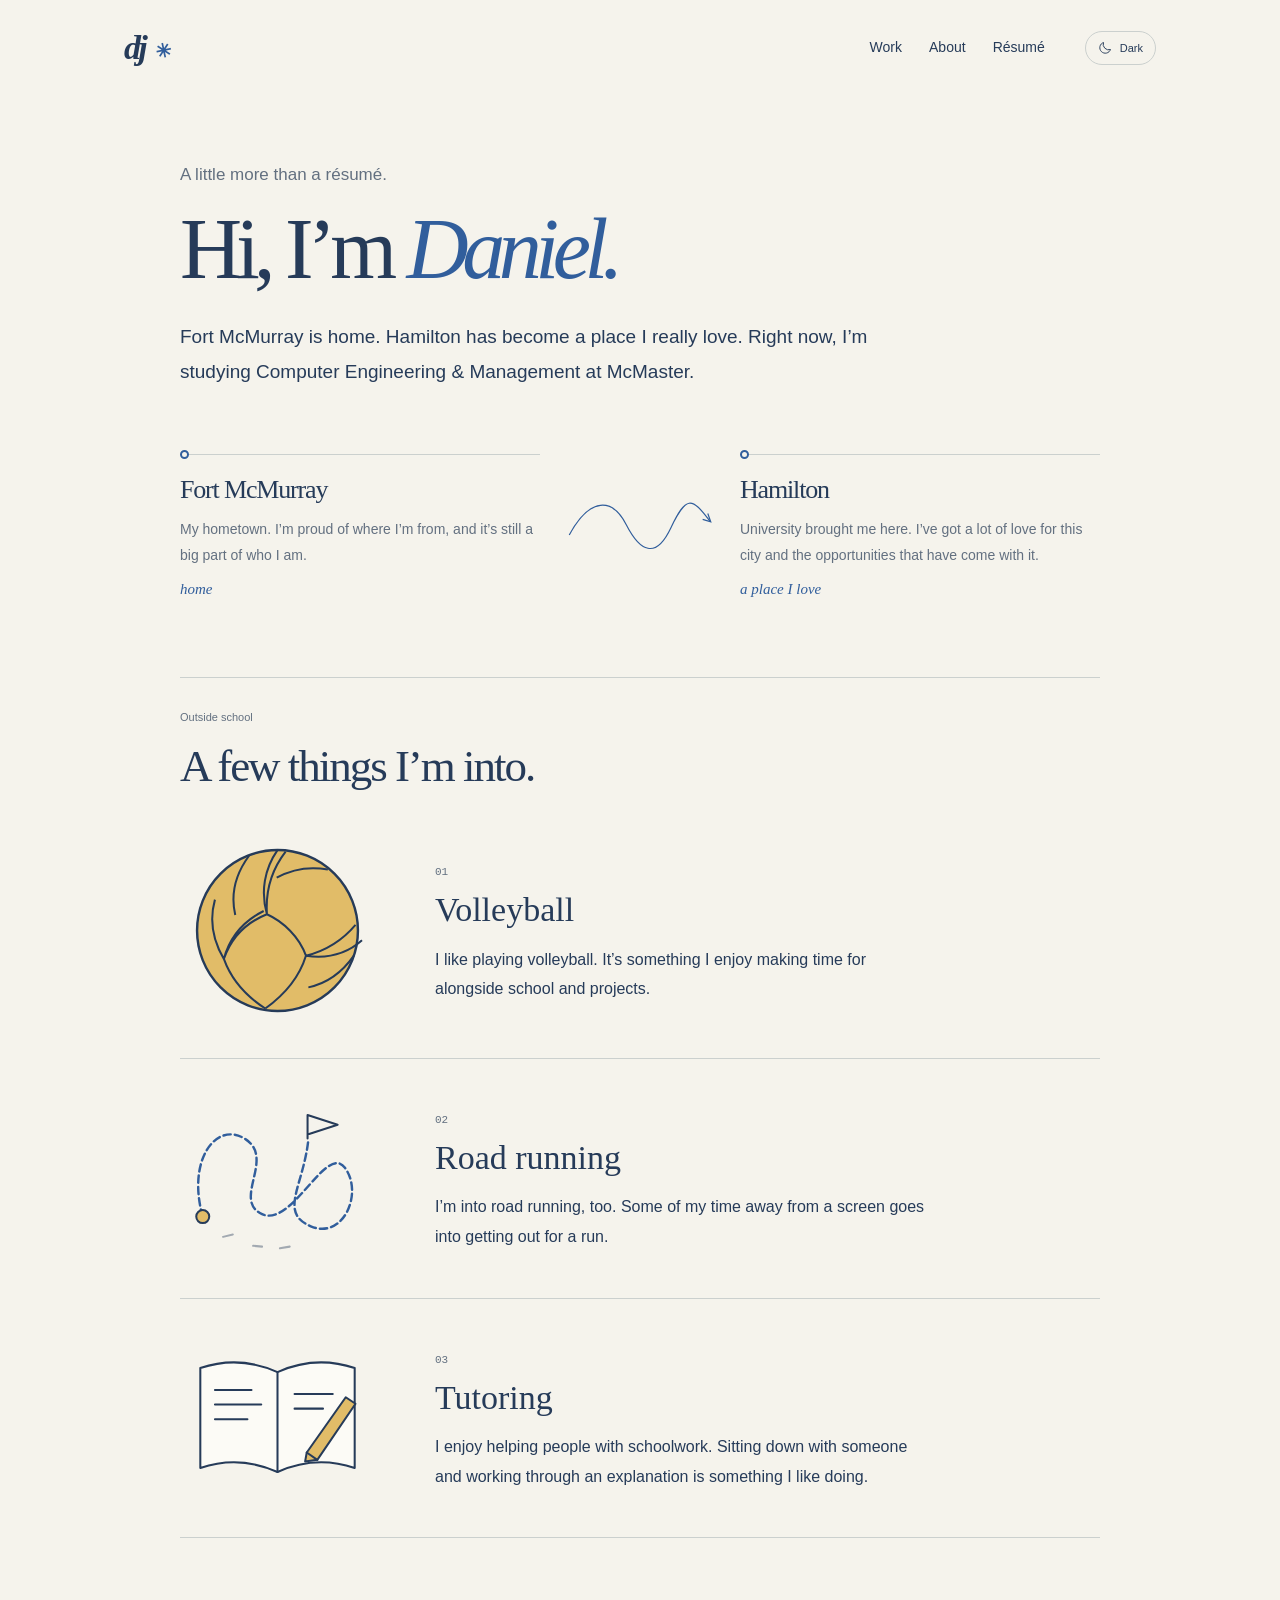
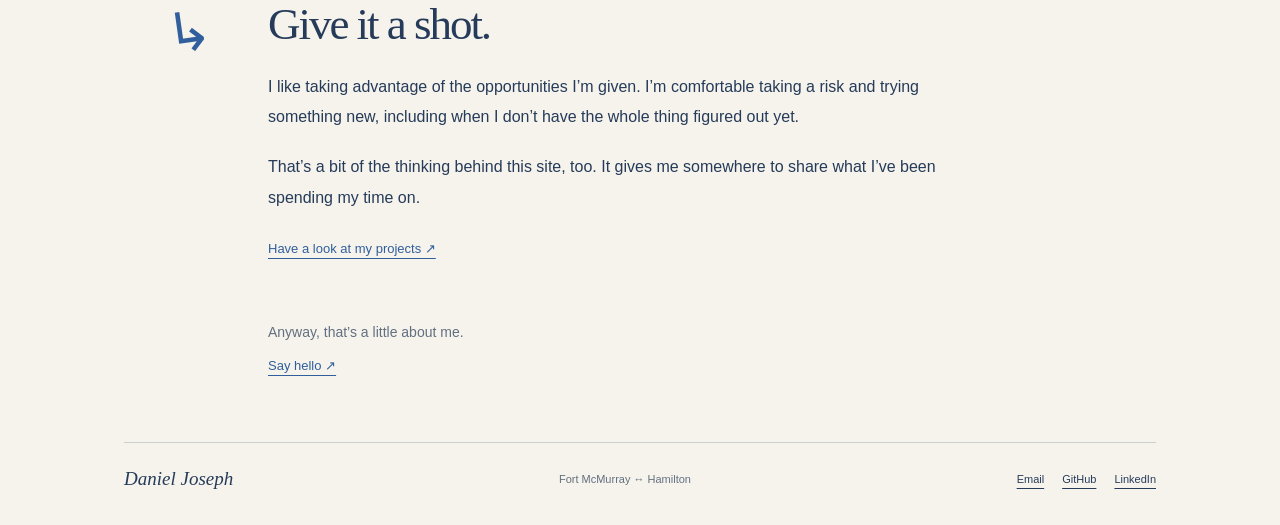
==== about.html @ 6a771351 "Give portfolio a personal visual identity, About page, and persistent themes" ====
<!doctype html>
<html lang="en"><head><meta charset="utf-8"><meta name="viewport" content="width=device-width, initial-scale=1"><meta name="description" content="A little about Daniel Joseph. Fort McMurray, Hamilton, volleyball, road running, tutoring, and making the most of an opportunity."><title>About — Daniel Joseph</title><script src="theme.js"></script><link rel="stylesheet" href="style.css"></head>
<body><a class="skip" href="#main">Skip to content</a><div class="page"><header class="site-header">
  <a class="wordmark" href="index.html" aria-label="Daniel Joseph, home">dj<span aria-hidden="true">✳</span></a>
  <nav aria-label="Main navigation"><a href="index.html#work">Work</a><a href="about.html">About</a><a href="resume.html">Résumé</a></nav>
  <button class="theme-toggle" type="button" aria-label="Switch colour theme"><svg class="theme-sun" viewBox="0 0 24 24" aria-hidden="true"><circle cx="12" cy="12" r="4"/><path d="M12 1v3m0 16v3M1 12h3m16 0h3M4 4l2 2m12 12 2 2M4 20l2-2M18 6l2-2"/></svg><svg class="theme-moon" viewBox="0 0 24 24" aria-hidden="true"><path d="M20 15.2A8.8 8.8 0 0 1 8.8 4 8.8 8.8 0 1 0 20 15.2Z"/></svg><span data-theme-label>Dark</span></button>
</header>
<main id="main" class="about-page">
  <div class="about-heading"><p class="hello">A little more than a résumé.</p><h1>Hi, I’m <em>Daniel.</em></h1><p class="about-lead">Fort McMurray is home. Hamilton has become a place I really love. Right now, I’m studying Computer Engineering & Management at McMaster.</p></div>
  <div class="places"><div><span class="place-dot" aria-hidden="true"></span><h2>Fort McMurray</h2><p>My hometown. I’m proud of where I’m from, and it’s still a big part of who I am.</p><span class="place-caption">home</span></div><svg class="place-route" viewBox="0 0 190 100" aria-hidden="true"><path d="M5 52C35 5 63 9 78 44S112 91 134 52 163 14 184 47"/><path d="m175 44 10 4-3-11"/></svg><div><span class="place-dot" aria-hidden="true"></span><h2>Hamilton</h2><p>University brought me here. I’ve got a lot of love for this city and the opportunities that have come with it.</p><span class="place-caption">a place I love</span></div></div>
  <section id="outside" class="outside"><div class="about-section-title"><span>Outside school</span><h2>A few things I’m into.</h2></div><div class="interest-list">
    <article class="interest volleyball"><div class="interest-picture"><svg viewBox="0 0 240 240" role="img" aria-label="A volleyball"><circle cx="120" cy="120" r="99" fill="var(--ball)" stroke="var(--ink)" stroke-width="3"/><g fill="none" stroke="var(--ink)" stroke-width="2.5"><path d="M120 21c-16 23-21 51-13 79 20 9 40 28 48 51 27 4 51-3 69-19M107 100c-25 10-44 29-53 55 9 25 26 45 51 61M155 151c-8 26-25 47-50 65M54 155c-13-22-18-48-11-73M107 100c-2-30 6-55 23-77M155 151c24-6 45-19 61-38M54 155c7-26 23-46 49-59"/><path d="M85 28c-17 23-23 47-17 73M182 45c-22-4-43-1-63 10M214 151c-14 20-32 34-56 39"/></g></svg></div><div><span class="interest-number">01</span><h3>Volleyball</h3><p>I like playing volleyball. It’s something I enjoy making time for alongside school and projects.</p></div></article>
    <article class="interest running"><div class="interest-picture"><svg viewBox="0 0 240 220" role="img" aria-label="An illustrated running route"><path class="run-route" d="M28 157c-20-70 17-119 53-95s-17 75 20 92 79-88 102-57-2 89-42 72-9-49-3-107"/><circle cx="28" cy="157" r="8"/><path d="M157 61V32l37 12-37 12"/><path d="m53 182 12-3m25 14 11 1m22 2 12-2" class="route-dashes"/></svg></div><div><span class="interest-number">02</span><h3>Road running</h3><p>I’m into road running, too. Some of my time away from a screen goes into getting out for a run.</p></div></article>
    <article class="interest tutoring"><div class="interest-picture"><svg viewBox="0 0 240 220" role="img" aria-label="An open notebook with a pencil"><path d="M25 48q48-16 95 5 47-21 95-5v123q-48-16-95 5-47-21-95-5Z" class="notebook"/><path d="M120 53v123M43 75h45M43 93h57M43 111h40M141 80h47M141 98h35"/><path d="m154 163 15-2 47-69-12-8-48 68Z" class="pencil"/><path d="m156 152 13 9"/></svg></div><div><span class="interest-number">03</span><h3>Tutoring</h3><p>I enjoy helping people with schoolwork. Sitting down with someone and working through an explanation is something I like doing.</p></div></article>
  </div></section>
  <section class="taking-chances"><span class="hand-arrow" aria-hidden="true">↳</span><div><h2>Give it a shot.</h2><p>I like taking advantage of the opportunities I’m given. I’m comfortable taking a risk and trying something new, including when I don’t have the whole thing figured out yet.</p><p>That’s a bit of the thinking behind this site, too. It gives me somewhere to share what I’ve been spending my time on.</p><a class="underlink" href="index.html#work">Have a look at my projects ↗</a></div></section>
  <div class="about-end"><p>Anyway, that’s a little about me.</p><a class="underlink" href="mailto:danielchacko07@gmail.com">Say hello ↗</a></div>
</main><footer><a class="footer-signature" href="index.html">Daniel Joseph</a><span>Fort McMurray ↔ Hamilton</span><div><a href="mailto:danielchacko07@gmail.com">Email</a><a href="https://github.com/danielj34">GitHub</a><a href="https://www.linkedin.com/in/josepd16">LinkedIn</a></div></footer></div></body></html>
---- style.css ----
:root {
  --paper: #f5f3ec;
  --ink: #263b59;
  --muted: #637080;
  --line: #cbd0ce;
  --accent: #315e9c;
  --white: #fcfbf6;
  --soft: #e9ece5;
  --selected: #e1e9f0;
  --ball: #e1bc68;
  --chip: #34554b;
  --chip-text: #f5ecd0;
  --chip-line: #8caa97;
  --mono: "SFMono-Regular", Consolas, "Liberation Mono", monospace;
}
html[data-theme="dark"] {
  --paper: #181e29;
  --ink: #e6e5d9;
  --muted: #a8b4c2;
  --line: #3b4656;
  --accent: #a1c0f0;
  --white: #202936;
  --soft: #27313e;
  --selected: #35445b;
  --ball: #d2ad62;
  --chip: #325349;
  --chip-text: #f5ecd0;
  --chip-line: #8caa97;
}
* { box-sizing: border-box; }
html { scroll-behavior: smooth; scroll-padding-top: 26px; }
body {
  margin: 0;
  background: var(--paper);
  color: var(--ink);
  font-family: "Avenir Next", "Segoe UI", sans-serif;
  line-height: 1.65;
}
a { color: inherit; text-underline-offset: 5px; }
a:hover { color: var(--accent); }
a:focus-visible, button:focus-visible { outline: 3px solid var(--accent); outline-offset: 5px; }
button { color: inherit; font: inherit; cursor: pointer; }
button:disabled { opacity: .4; cursor: default; }
img { max-width: 100%; display: block; }
figure, h1, h2, h3, p { margin: 0; }
.page { max-width: 1500px; margin: auto; padding: 0 5.4%; }
.mono, .eyebrow, .figure-number {
  font-family: var(--mono);
  font-size: 10px;
  font-weight: 500;
  letter-spacing: .06em;
}
.eyebrow { text-transform: uppercase; line-height: 1.9; color: var(--muted); margin-bottom: 20px; }
.skip { position: absolute; left: 12px; top: -80px; background: var(--ink); color: white; padding: 12px; z-index: 10; }
.skip:focus { top: 10px; }
.sr-only { position: absolute; width: 1px; height: 1px; overflow: hidden; clip-path: inset(50%); }
header { display: flex; align-items: center; min-height: 94px; gap: 60px; border-bottom: 1px solid var(--ink); }
.wordmark { text-decoration: none; font-size: 30px; font-weight: 800; letter-spacing: -.08em; }
.wordmark span { color: var(--accent); margin-left: 5px; }
nav { display: flex; gap: 30px; font-size: 13px; }
nav a { text-decoration: none; }
.header-note { margin-left: auto; color: var(--muted); }
.hero { display: grid; grid-template-columns: 1fr 1fr; padding: 72px 0 64px; gap: 56px; align-items: center; }
h1 { font-size: clamp(74px, 8.6vw, 130px); font-weight: 550; line-height: .94; letter-spacing: -.075em; margin: 28px 0 30px; }
em { font-family: Georgia, "Times New Roman", serif; font-weight: 400; }
h1 em { color: var(--accent); letter-spacing: -.075em; }
.hero-intro { font-size: 18px; max-width: 425px; line-height: 1.65; }
.underlink { font-size: 13px; display: inline-block; margin-top: 25px; text-decoration-thickness: 1px; }
.underlink span { margin-left: 20px; }
.availability { margin-top: 45px; color: var(--muted); font-size: 9px; }
.availability span { color: var(--accent); margin-right: 7px; }
.hero-exhibit {
  position: relative;
  align-self: stretch;
  display: flex;
  flex-direction: column;
  justify-content: center;
  padding: 24px;
  background: var(--soft);
  border: 1px solid var(--line);
}
.exhibit-top { display: flex; justify-content: space-between; gap: 16px; color: var(--muted); margin-bottom: 24px; font-size: 9px; }
.hero-object { width: 100%; height: auto; max-height: 370px; object-fit: contain; }
figcaption { display: flex; gap: 25px; line-height: 1.6; font-size: 12px; padding-top: 20px; }
.hero-exhibit figcaption { margin-top: auto; }
.figure-number { color: var(--accent); white-space: nowrap; padding-top: 2px; }
.hero-exhibit figcaption a { display: inline-block; margin-top: 5px; }
.exhibit-stamp { position: absolute; right: -12px; bottom: -16px; background: var(--paper); border: 1px solid var(--accent); color: var(--accent); padding: 10px 14px; transform: rotate(-5deg); font-size: 9px; line-height: 1.5; }
.work-index { border-block: 1px solid var(--ink); display: flex; gap: 26px; padding: 18px 0; align-items: center; font-size: 12px; }
.work-index > span { margin-right: auto; }
.work-index a { text-decoration: none; }
.case { display: grid; grid-template-columns: 82px minmax(0, 1fr); gap: 28px; padding: 76px 0; border-bottom: 1px solid var(--ink); }
.case-margin { display: flex; flex-direction: column; align-items: flex-start; }
.case-number { color: var(--accent); font-family: Georgia, serif; font-size: 52px; line-height: 1; }
.vertical-note { writing-mode: vertical-rl; margin-top: 30px; font-size: 9px; color: var(--muted); }
.case-heading { display: flex; gap: 36px; align-items: flex-end; justify-content: space-between; }
.case-heading .eyebrow { margin-bottom: 12px; }
h2 { font-size: clamp(40px, 4.5vw, 64px); font-weight: 500; line-height: 1.07; letter-spacing: -.055em; }
h2 em { letter-spacing: -.045em; }
.case-heading .underlink { flex-shrink: 0; margin-bottom: 5px; }
.lead { max-width: 810px; font-size: 19px; line-height: 1.7; margin: 30px 0; }
.two-column { display: grid; grid-template-columns: 1fr 1fr; gap: 42px; }
.prose h3 { font-size: 16px; margin-bottom: 10px; font-weight: 650; }
.prose p { font-size: 14px; line-height: 1.85; color: var(--muted); }
.prose p + h3 { margin-top: 24px; }
.trace { margin-top: 38px; padding: 28px; background: var(--white); border: 1px solid var(--line); }
.trace-heading { display: flex; align-items: center; justify-content: space-between; gap: 24px; }
.trace-heading .eyebrow { margin-bottom: 6px; }
.trace h3, .implementation h3, .decision-note h3 { font-size: 25px; font-weight: 500; letter-spacing: -.035em; line-height: 1.25; }
.trace-heading > .mono { color: var(--muted); text-align: right; font-size: 9px; }
.trace-intro { font-size: 13px; color: var(--muted); max-width: 720px; margin: 15px 0 24px; }
.trace-layout { display: grid; grid-template-columns: 1.35fr 1fr; border-block: 1px solid var(--line); }
.program-scroll { overflow-x: auto; }
.program { font-family: var(--mono); border-collapse: collapse; width: 100%; font-size: 11px; white-space: nowrap; }
.program th { text-align: left; padding: 10px; color: var(--muted); font-weight: 400; border-bottom: 1px solid var(--line); font-size: 9px; }
.program td { padding: 7px 10px; }
.program td:first-child { color: var(--muted); }
.program td:last-child { color: var(--muted); font-size: 10px; }
.program tr.active { background: var(--selected); box-shadow: inset 3px 0 var(--accent); }
.trace-state { border-left: 1px solid var(--line); padding: 20px 24px; }
.state-label { color: var(--muted); font-size: 9px; }
.registers { margin: 14px 0; font-family: var(--mono); }
.registers > div { display: flex; align-items: baseline; justify-content: space-between; border-bottom: 1px solid var(--line); padding: 5px 0; }
.registers dt { font-size: 11px; color: var(--muted); }
.registers dd { margin: 0; font-size: 26px; }
.output-state { display: flex; gap: 8px; align-items: center; font: 10px var(--mono); margin-top: 18px; }
.output-led { width: 8px; height: 8px; border-radius: 50%; background: #aaa99f; }
.output-state.passed .output-led { background: #287141; box-shadow: 0 0 0 3px #d8e7d7; }
#trace-explanation { min-height: 105px; margin-top: 20px; font-size: 12px; color: var(--muted); }
.trace-controls { display: flex; justify-content: space-between; align-items: center; gap: 20px; padding-top: 20px; }
.trace-controls > div { display: flex; gap: 7px; }
.trace-controls button { border: 1px solid var(--line); background: transparent; border-radius: 0; padding: 9px 12px; font-size: 11px; }
.trace-controls button.primary { background: var(--ink); border-color: var(--ink); color: var(--white); }
.trace-controls > span { font-size: 9px; color: var(--muted); }
.footnote { color: var(--muted); font-size: 11px; line-height: 1.7; margin-top: 20px; }
.implementation { display: grid; grid-template-columns: 1fr 1.05fr; gap: 50px; margin-top: 40px; }
.implementation .eyebrow { margin-bottom: 10px; }
.implementation > div > p:not(.eyebrow) { font-size: 14px; line-height: 1.85; margin-top: 15px; }
code { font-family: var(--mono); font-size: .85em; }
.timing-panel { padding: 24px; border: 1px solid var(--line); }
.timing-title, .timing-key { display: flex; justify-content: space-between; gap: 16px; }
.timing-bar { display: flex; height: 38px; margin: 16px 0 8px; font: 10px var(--mono); color: white; }
.timing-bar span { display: flex; align-items: center; padding: 10px; }
.logic { width: 29.06%; background: var(--ink); }
.routing { width: 70.94%; background: var(--accent); }
.timing-key { color: var(--muted); font-size: 9px; }
.implementation-stats { margin: 20px 0 0; font-size: 11px; }
.implementation-stats > div { display: flex; justify-content: space-between; gap: 12px; border-top: 1px solid var(--line); padding: 7px 0; }
.implementation-stats dt { color: var(--muted); }
.implementation-stats dd { margin: 0; font-family: var(--mono); }
.timing-panel > p.footnote { font-size: 10px; }
.project-note { text-align: right; color: var(--muted); font-size: 9px; line-height: 1.9; padding-bottom: 4px; }
.artifact-viewer { margin: 32px 0; border: 1px solid var(--line); }
.artifact-toolbar { display: flex; align-items: center; justify-content: space-between; gap: 20px; border-bottom: 1px solid var(--line); padding: 14px 18px; }
.artifact-toolbar > span { color: var(--muted); font-size: 9px; }
.artifact-toolbar > div { display: flex; gap: 4px; flex-wrap: wrap; }
.artifact-choice { border: 0; background: transparent; font: 11px var(--mono); padding: 8px 10px; }
.artifact-choice.active { color: var(--white); background: var(--ink); }
.artifact-stage { height: 460px; background: #303746; display: flex; justify-content: center; padding: 25px; }
.artifact-stage[data-view="prototype"] { background: var(--soft); }
.artifact-stage[data-view="drawing"], .artifact-stage[data-view="concept"] { background: var(--white); }
.artifact-stage img { width: 100%; height: 100%; object-fit: contain; }
.artifact-viewer figcaption { padding: 14px 18px; border-top: 1px solid var(--line); font: 11px/1.65 var(--mono); }
.decision-note { display: grid; grid-template-columns: 45px 1fr; gap: 20px; margin-top: 35px; background: var(--soft); border-left: 3px solid var(--accent); padding: 28px; }
.note-mark { font-size: 38px; line-height: 1; color: var(--accent); }
.decision-note .eyebrow { color: var(--accent); margin-bottom: 9px; }
.decision-note p:not(.eyebrow) { font-size: 14px; line-height: 1.85; margin-top: 14px; }
.test-note { display: grid; grid-template-columns: 130px 1fr; gap: 20px; margin-top: 24px; border-block: 1px solid var(--line); padding: 18px 0; }
.test-note .mono { color: var(--accent); font-size: 9px; margin-top: 4px; }
.test-note p { font-size: 12px; color: var(--muted); }
.robotics-layout { display: grid; grid-template-columns: 1fr 1.2fr; gap: 55px; margin-top: 35px; }
.robotics-results { border-block: 1px solid var(--line); padding: 24px 0; }
.robotics-results .eyebrow { font-size: 9px; }
.result-line { display: flex; align-items: baseline; justify-content: space-between; gap: 20px; border-bottom: 1px solid var(--line); padding: 9px 0; }
.result-line strong { font-family: Georgia, serif; font-size: 54px; letter-spacing: -.05em; font-weight: 400; line-height: 1.3; }
.result-line small { font-size: 23px; }
.result-line > span { font-size: 11px; color: var(--muted); }
.robotics-results > .mono { font-size: 9px; color: var(--muted); margin-top: 18px; }
.background { display: grid; grid-template-columns: 1fr 1.15fr; gap: 90px; padding: 76px 0; border-bottom: 1px solid var(--ink); }
.background-intro { margin-top: 25px; font-size: 14px; color: var(--muted); }
.experience-list article { padding: 24px 0; border-top: 1px solid var(--line); }
.experience-list article:first-child { padding-top: 0; border: 0; }
.experience-meta { display: flex; justify-content: space-between; gap: 15px; color: var(--accent); font-size: 9px; }
.experience-list h3 { font-size: 24px; font-weight: 500; letter-spacing: -.025em; margin-top: 10px; }
.job-title { font-size: 12px; margin: 4px 0 15px; }
.experience-list p:last-child { color: var(--muted); font-size: 14px; line-height: 1.8; }
.contact { display: grid; grid-template-columns: 1.2fr 1fr; gap: 90px; padding: 70px 0; }
.contact .eyebrow { color: var(--accent); }
.contact p:not(.eyebrow) { max-width: 380px; margin-top: 25px; color: var(--muted); font-size: 14px; }
.contact-links { align-self: center; }
.contact-links a { display: flex; justify-content: space-between; padding: 15px 0; border-bottom: 1px solid var(--line); text-decoration: none; font-size: 18px; }
.contact-links span { color: var(--accent); }
footer { display: flex; justify-content: space-between; align-items: center; gap: 24px; border-top: 1px solid var(--ink); padding: 25px 0 35px; font-size: 12px; }
footer .mono { color: var(--muted); font-size: 9px; }
@media (max-width: 1050px) {
  .header-note { display: none; }
  nav { margin-left: auto; }
  .hero { gap: 35px; }
  .case { grid-template-columns: 52px minmax(0, 1fr); gap: 22px; }
  .trace-layout { grid-template-columns: 1.3fr 1fr; }
  .program td:last-child, .program th:last-child { display: none; }
  .implementation { gap: 28px; }
  .background, .contact { gap: 45px; }
}
@media (max-width: 760px) {
  .page { padding: 0 6%; }
  header { min-height: 76px; gap: 18px; }
  nav { gap: 17px; font-size: 12px; }
  .hero { grid-template-columns: 1fr; padding: 45px 0; gap: 40px; }
  h1 { font-size: clamp(82px, 19vw, 120px); }
  .hero-intro { font-size: 17px; }
  .availability { margin-top: 30px; font-size: 8px; }
  .hero-exhibit { padding: 18px; }
  .hero-object { max-height: 310px; }
  .hero-exhibit figcaption { margin-top: 20px; }
  .work-index { display: grid; grid-template-columns: repeat(3, 1fr); gap: 12px; font-size: 10px; }
  .work-index > span { grid-column: 1 / -1; font-size: 9px; }
  .case { grid-template-columns: minmax(0, 1fr); padding: 44px 0; gap: 22px; }
  .case-margin { flex-direction: row; align-items: center; gap: 18px; }
  .case-number { font-size: 35px; }
  .vertical-note { writing-mode: horizontal-tb; margin: 0; font-size: 8px; }
  .case-heading { flex-direction: column; align-items: flex-start; gap: 15px; }
  .case-heading .underlink { margin: 0; }
  h2 { font-size: clamp(40px, 10vw, 56px); }
  .lead { font-size: 17px; margin: 24px 0; }
  .two-column, .implementation, .robotics-layout, .background, .contact { grid-template-columns: 1fr; gap: 28px; }
  .trace { padding: 18px; }
  .trace-heading { flex-direction: column; align-items: flex-start; gap: 12px; }
  .trace h3 { font-size: 23px; }
  .trace-layout { grid-template-columns: 1fr; }
  .program td:last-child, .program th:last-child { display: table-cell; }
  .program { font-size: 10px; }
  .program td, .program th { padding-inline: 7px; }
  .program td:last-child { font-size: 9px; }
  .trace-state { padding: 20px 5px; border-left: 0; border-top: 1px solid var(--line); }
  .registers { display: flex; gap: 16px; justify-content: space-between; }
  .registers > div { flex-direction: column; align-items: flex-start; }
  .registers dt { font-size: 9px; }
  #trace-explanation { min-height: 85px; }
  .trace-controls { flex-direction: column; align-items: flex-start; }
  .trace-controls button { padding: 9px 10px; }
  .project-note { text-align: left; }
  .artifact-toolbar { flex-direction: column; align-items: flex-start; padding: 12px; gap: 10px; }
  .artifact-choice { padding: 7px 8px; font-size: 10px; }
  .artifact-stage { height: 330px; padding: 15px; }
  .artifact-viewer figcaption { font-size: 10px; padding: 12px; }
  .decision-note { grid-template-columns: 1fr; gap: 8px; padding: 22px; }
  .note-mark { display: none; }
  .test-note { grid-template-columns: 1fr; gap: 7px; }
  .background, .contact { padding: 45px 0; }
  footer { flex-wrap: wrap; gap: 15px; }
  footer .mono { order: 3; width: 100%; font-size: 8px; }
}
@media (prefers-reduced-motion: reduce) {
  html { scroll-behavior: auto; }
}
@media (max-width: 370px) {
  nav { gap: 10px; font-size: 11px; }
  .wordmark { font-size: 26px; }
}

.artifact-stage[data-view="pcb"] { background: #141b24; height: 620px; padding: 14px; }
.artifact-stage[data-view="board3d"] { background: var(--soft); }
.pcb-downloads { display: flex; flex-wrap: wrap; gap: 10px 28px; margin: -10px 0 28px; }
.pcb-downloads .underlink { margin-top: 0; }
.prototype-history { border-block: 1px solid var(--line); margin-top: 24px; padding: 18px 0; }
.prototype-history summary { cursor: pointer; font-size: 14px; }
.prototype-history .prose { max-width: 800px; padding-top: 18px; }
.prototype-history p + p { margin-top: 12px; }
.hero-exhibit:has(.hero-object[src$="grabber-pcb-3d.png"]) .hero-object { max-height: 400px; }
@media(max-width:760px) {
 .artifact-stage[data-view="pcb"] { height: 390px; padding: 4px; }
 .pcb-downloads { flex-direction: column; gap: 16px; }
}

/* Personal homepage and shared page furniture. */
.page { max-width: 1160px; padding-inline: 5%; }
.site-header { min-height: 96px; gap: 40px; border-bottom: 0; }
.wordmark { display: inline-flex; gap: 6px; align-items: center; font-family: Georgia, serif; font-style: italic; font-size: 34px; font-weight: 600; letter-spacing: -.08em; }
.wordmark span { font-family: sans-serif; font-size: 19px; font-style: normal; margin-top: 7px; transform: rotate(-12deg); }
.site-header nav { gap: 27px; margin-left: auto; font-size: 14px; }
.site-header nav a { text-decoration: none; border-bottom: 1px solid transparent; }
.site-header nav a:hover { border-color: currentColor; }
.theme-toggle { display: flex; align-items: center; gap: 7px; background: transparent; border: 1px solid var(--line); border-radius: 30px; padding: 7px 12px; font-size: 11px; }
.theme-toggle svg { width: 15px; height: 15px; stroke: currentColor; fill: none; stroke-width: 1.5; }
.theme-sun { display: none; }
html[data-theme="dark"] .theme-sun { display: block; }
html[data-theme="dark"] .theme-moon { display: none; }
.hero { min-height: 540px; padding: 55px 0 65px; grid-template-columns: 1.03fr 1fr; gap: 25px; }
.hello { color: var(--muted); font-size: 17px; }
h1 { font-family: Georgia, "Times New Roman", serif; font-size: clamp(68px, 8.2vw, 100px); font-weight: 400; line-height: .98; letter-spacing: -.07em; margin: 12px 0 25px; }
h1 em { color: var(--ink); font-style: normal; }
.hero-intro { font-size: 16px; max-width: 390px; line-height: 1.85; }
.home-note { font-size: 14px; line-height: 1.8; color: var(--muted); margin-top: 17px; }
.hero-links { display: flex; gap: 25px; flex-wrap: wrap; }
.underlink { color: var(--accent); font-size: 13px; }
.underlink span { margin-left: 5px; }
.availability { margin-top: 27px; font: 11px/1.65 "Avenir Next", "Segoe UI", sans-serif; color: var(--muted); letter-spacing: 0; }
.things { position: relative; height: 430px; min-width: 0; isolation: isolate; }
.margin-note { position: absolute; font: italic 15px Georgia, serif; color: var(--muted); top: 6px; right: 12px; transform: rotate(5deg); }
.thing { position: absolute; display: block; text-decoration: none; will-change: transform; transition: transform .25s ease; }
.thing > span { position: absolute; display: block; white-space: nowrap; color: var(--ink); font: italic 13px Georgia, serif; }
.thing-board { top: 38px; right: -14px; width: 345px; transform: rotate(-12deg); z-index: 1; }
.thing-board img { width: 100%; height: auto; filter: drop-shadow(6px 13px 8px #00000024); }
.thing-board > span { right: 4px; bottom: -12px; transform: rotate(7deg); }
.thing-chip { left: 0; top: 185px; width: 210px; transform: rotate(9deg); z-index: 2; }
.thing-chip svg { width: 100%; display: block; filter: drop-shadow(3px 9px 5px #0000001d); }
.thing-chip > span { bottom: -4px; left: 12px; transform: rotate(-9deg); }
.thing-ball { width: 142px; bottom: -2px; right: 26px; transform: rotate(-9deg); z-index: 3; }
.thing-ball svg { display: block; width: 100%; filter: drop-shadow(4px 8px 4px #00000016); }
.thing-ball > span { bottom: -18px; right: 6px; transform: rotate(9deg); }
.thing:hover, .thing:focus-visible { transform: translateY(-9px) rotate(0); color: var(--accent); }
.thing:hover > span { color: var(--accent); }
.shelf-line { position: absolute; left: 12px; right: 0; bottom: 52px; border-top: 1px solid var(--line); transform: rotate(-3deg); z-index: -1; }
.home-about { display: flex; gap: 25px; align-items: center; max-width: 780px; padding: 18px 0 45px; }
.little-star { color: var(--accent); font-size: 40px; transform: rotate(-10deg); }
.home-about p { font-size: 14px; line-height: 1.9; color: var(--muted); }
.home-about a { color: var(--accent); white-space: nowrap; }
.work-index { border-color: var(--line); padding-block: 20px; font-size: 12px; }
.work-index > span { font-family: inherit; font-size: 13px; letter-spacing: 0; text-transform: lowercase; }
.case { grid-template-columns: 48px minmax(0,1fr); gap: 24px; padding-block: 64px; border-color: var(--line); }
.case-number { font: italic 26px Georgia, serif; color: var(--muted); }
.vertical-note { font-size: 8px; letter-spacing: .03em; opacity: .8; }
.case-heading { align-items: flex-start; }
.eyebrow { font-size: 10px; letter-spacing: .025em; }
h2 { font-family: Georgia, serif; font-size: clamp(32px, 3.7vw, 45px); font-weight: 400; letter-spacing: -.045em; line-height: 1.18; }
.lead { font-size: 16px; line-height: 1.85; max-width: 790px; margin-block: 24px; }
.prose p { font-size: 14px; }
.trace { border-radius: 4px; padding: 25px; }
.trace h3, .implementation h3, .decision-note h3 { font-size: 22px; letter-spacing: -.02em; }
.trace-controls button { border-radius: 4px; }
.logic, .routing { color: var(--paper); }
.output-state.passed .output-led { background: #69a77c; box-shadow: 0 0 0 3px var(--soft); }
.decision-note { background: var(--soft); border-left-width: 2px; padding: 25px; grid-template-columns: 25px 1fr; }
.note-mark { font-size: 25px; }
.artifact-viewer { border-radius: 4px; overflow: hidden; }
.artifact-choice { font-family: inherit; font-size: 12px; border-radius: 3px; }
.project-note { font-size: 8px; letter-spacing: .02em; }
.background, .contact { padding-block: 60px; gap: 60px; border-color: var(--line); }
.contact h2 { font-size: 56px; }
.contact-links a { font-size: 15px; padding-block: 12px; }
footer { border-color: var(--line); font-size: 11px; gap: 20px; }
footer > span { color: var(--muted); }
footer > div { display: flex; gap: 18px; }
.footer-signature { font: italic 19px Georgia, serif; text-decoration: none; }

/* About: the places and interests Daniel actually shared. */
.about-page { max-width: 920px; margin: 0 auto; padding-top: 65px; }
.about-heading { max-width: 760px; }
.about-heading h1 { font-size: clamp(60px, 7vw, 86px); margin-block: 18px 28px; }
.about-heading h1 em { font-style: italic; color: var(--accent); }
.about-lead { font-size: 19px; line-height: 1.85; max-width: 700px; }
.places { display: grid; grid-template-columns: 1fr 150px 1fr; gap: 25px; align-items: center; margin: 64px 0 75px; }
.places > div { position: relative; border-top: 1px solid var(--line); padding-top: 20px; }
.place-dot { position: absolute; width: 9px; height: 9px; border: 2px solid var(--accent); background: var(--paper); border-radius: 50%; top: -5px; left: 0; }
.places h2 { font-size: 26px; margin-bottom: 12px; }
.places p { font-size: 14px; color: var(--muted); line-height: 1.85; }
.place-caption { display: inline-block; color: var(--accent); margin-top: 12px; font: italic 15px Georgia, serif; }
.place-route { width: 100%; stroke: var(--accent); stroke-width: 1.5; fill: none; transform: rotate(-4deg); }
.about-section-title { border-top: 1px solid var(--line); padding-top: 25px; margin-bottom: 10px; }
.about-section-title > span { font-size: 11px; color: var(--muted); }
.about-section-title h2 { margin-top: 10px; }
.interest { display: grid; grid-template-columns: 200px 1fr; gap: 55px; align-items: center; padding: 30px 0; border-bottom: 1px solid var(--line); }
.interest-picture { max-width: 195px; }
.interest-picture svg { width: 100%; display: block; }
.interest-number { color: var(--muted); font: 11px var(--mono); }
.interest h3 { font: 34px/1.3 Georgia, serif; margin: 5px 0 12px; }
.interest p { font-size: 16px; line-height: 1.85; max-width: 490px; }
.running svg, .tutoring svg { fill: none; stroke: var(--ink); stroke-width: 2.5; stroke-linecap: round; stroke-linejoin: round; }
.running .run-route { stroke: var(--accent); stroke-width: 3; stroke-dasharray: 9 5; }
.running circle { fill: var(--ball); }
.route-dashes { opacity: .4; }
.tutoring .notebook { fill: var(--white); }
.tutoring .pencil { fill: var(--ball); }
.taking-chances { display: grid; grid-template-columns: 60px 1fr; gap: 28px; padding: 60px 0; max-width: 780px; }
.hand-arrow { font: 55px Georgia, serif; color: var(--accent); transform: rotate(-8deg); }
.taking-chances p { font-size: 16px; line-height: 1.9; margin-top: 20px; }
.about-end { padding: 0 0 65px 88px; color: var(--muted); font-size: 14px; }
.about-end .underlink { margin-top: 10px; }
.resume h1 em { font-style: italic; }
@media (max-width: 900px) {
 .hero { gap: 12px; }
 .thing-board { width: 290px; right: -10px; top: 65px; }
 .thing-chip { width: 185px; top: 220px; left: -10px; }
 .thing-ball { width: 125px; right: 0; }
 .margin-note { top: 25px; right: 0; }
 .site-header { gap: 25px; }
 .site-header nav { gap: 22px; }
 .background, .contact { gap: 35px; }
}
@media (max-width: 760px) {
 .page { padding-inline: 6%; }
 .site-header { min-height: 80px; gap: 20px; }
 .site-header nav { gap: 20px; font-size: 12px; }
 .wordmark { font-size: 30px; }
 .theme-toggle { padding: 6px 9px; }
 .theme-toggle > span { display: none; }
 .hero { min-height: 0; padding: 35px 0 25px; grid-template-columns: 1fr; gap: 22px; }
 h1 { font-size: 82px; }
 .hero-intro { font-size: 16px; max-width: 480px; }
 .home-note { font-size: 14px; }
 .availability { font-size: 11px; margin-top: 23px; }
 .things { height: 350px; max-width: 450px; width: 100%; margin-inline: auto; }
 .thing-board { width: 290px; top: 12px; right: 0; }
 .thing-chip { width: 185px; left: 0; top: 125px; }
 .thing-ball { width: 120px; bottom: 0; right: 18px; }
 .margin-note { top: 5px; left: 0; right: auto; font-size: 13px; }
 .home-about { padding-block: 25px 35px; gap: 18px; align-items: flex-start; }
 .home-about p { font-size: 13px; }
 .little-star { font-size: 28px; }
 .work-index { padding-block: 16px; }
 .case { grid-template-columns: minmax(0,1fr); gap: 15px; padding-block: 42px; }
 .case-heading { gap: 12px; }
 .case-number { font-size: 24px; }
 .case-margin { align-items: center; }
 .lead { font-size: 15px; }
 .trace { padding: 18px; }
 .artifact-choice { font-size: 11px; }
 .background, .contact { grid-template-columns: 1fr; gap: 30px; padding-block: 45px; }
 .contact h2 { font-size: 45px; }
 footer { flex-wrap: wrap; gap: 16px; }
 footer > div { width: 100%; gap: 22px; }
 .about-page { padding-top: 35px; }
 .about-heading h1 { font-size: 62px; }
 .about-lead { font-size: 17px; }
 .places { grid-template-columns: 1fr; gap: 20px; margin-block: 40px 50px; }
 .place-route { width: 110px; height: 65px; transform: rotate(70deg); justify-self: end; margin-top: -30px; margin-bottom: -15px; }
 .places h2 { font-size: 27px; }
 .interest { grid-template-columns: 120px 1fr; gap: 22px; padding-block: 25px; }
 .interest h3 { font-size: 27px; }
 .interest p { font-size: 14px; }
 .taking-chances { grid-template-columns: 30px 1fr; gap: 18px; padding-block: 40px; }
 .hand-arrow { font-size: 38px; }
 .taking-chances p { font-size: 15px; }
 .about-end { padding-left: 48px; }
}
@media (max-width: 370px) {
 .site-header { gap: 16px; }
 .site-header nav { gap: 15px; font-size: 11px; }
 .theme-toggle { padding: 6px; }
 .thing-board { width: 245px; }
 .thing-chip { width: 160px; top: 130px; }
 .thing-ball { width: 110px; right: 0; }
 .interest { grid-template-columns: 90px 1fr; gap: 18px; }
 .hero-links { gap: 14px; }
}
@media (prefers-reduced-motion: reduce) {
 .thing { transition: none; }
 .thing:hover, .thing:focus-visible { transform: none; }
}
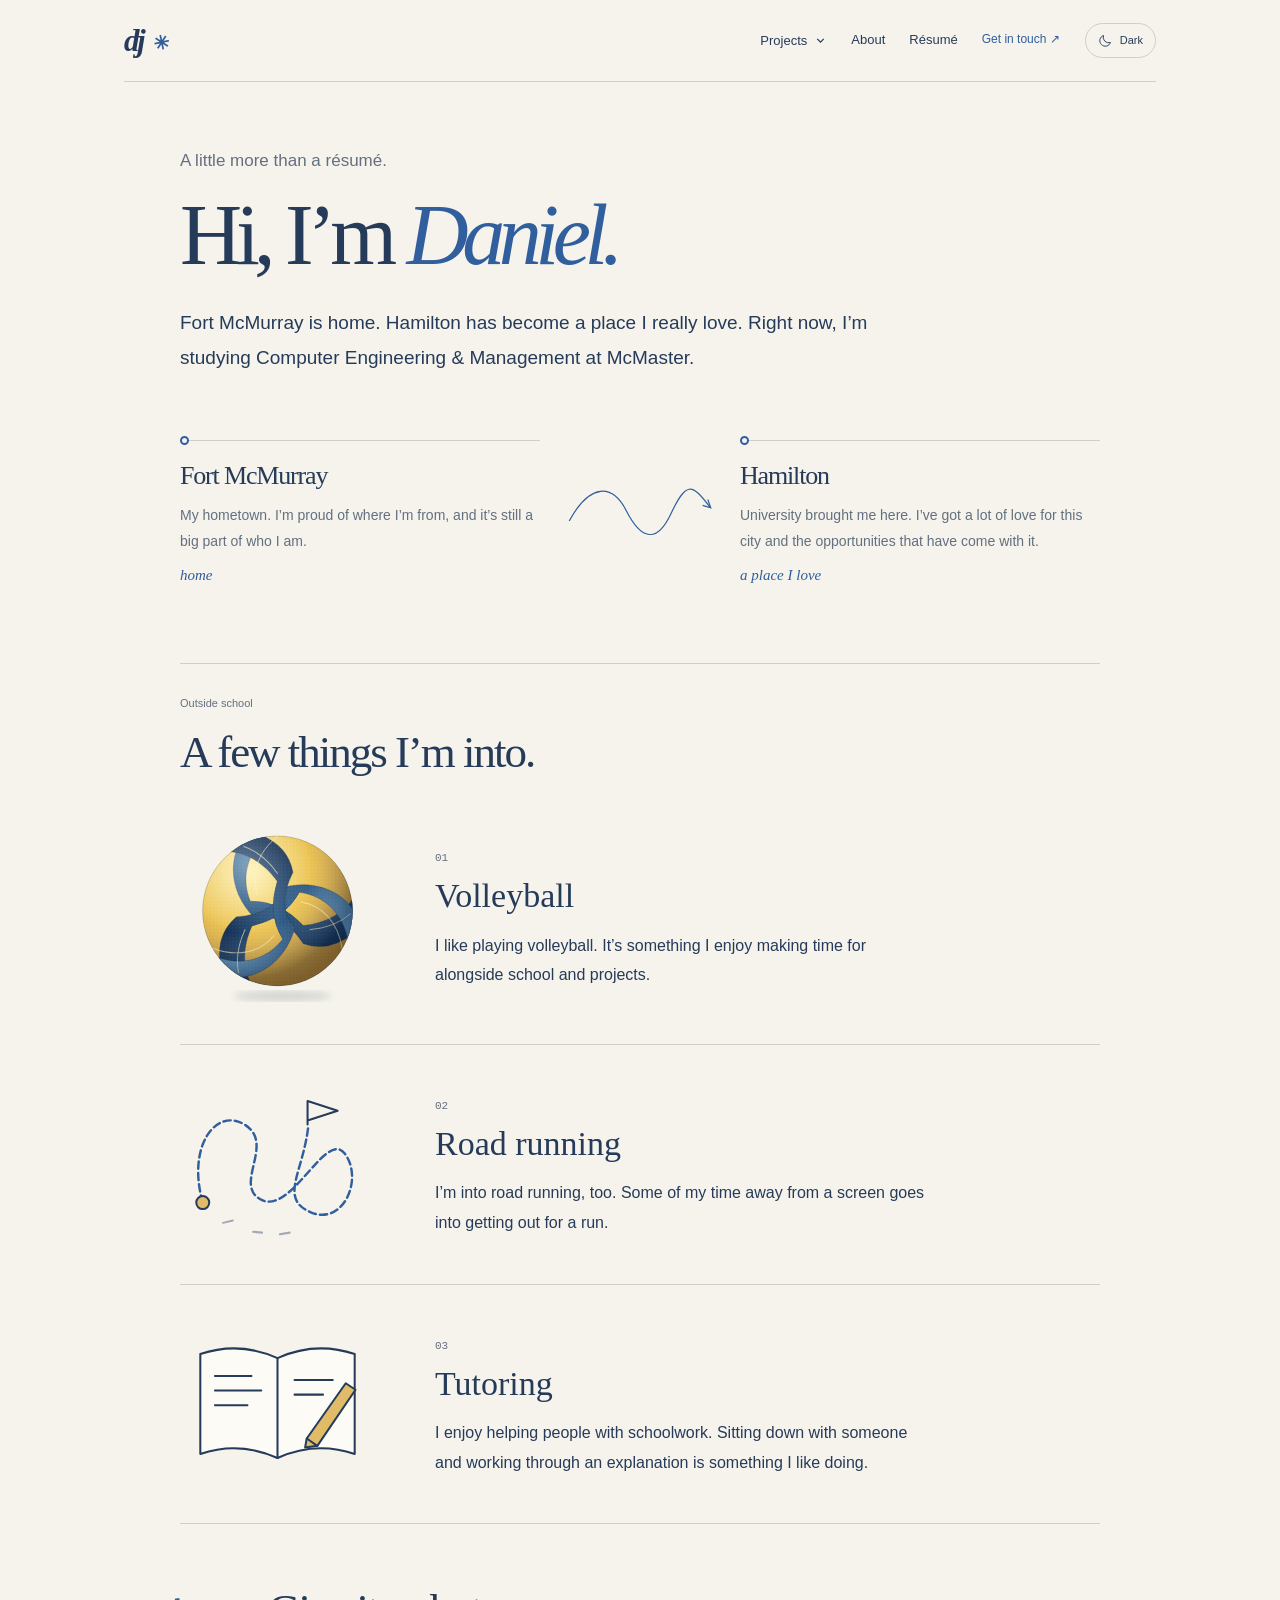
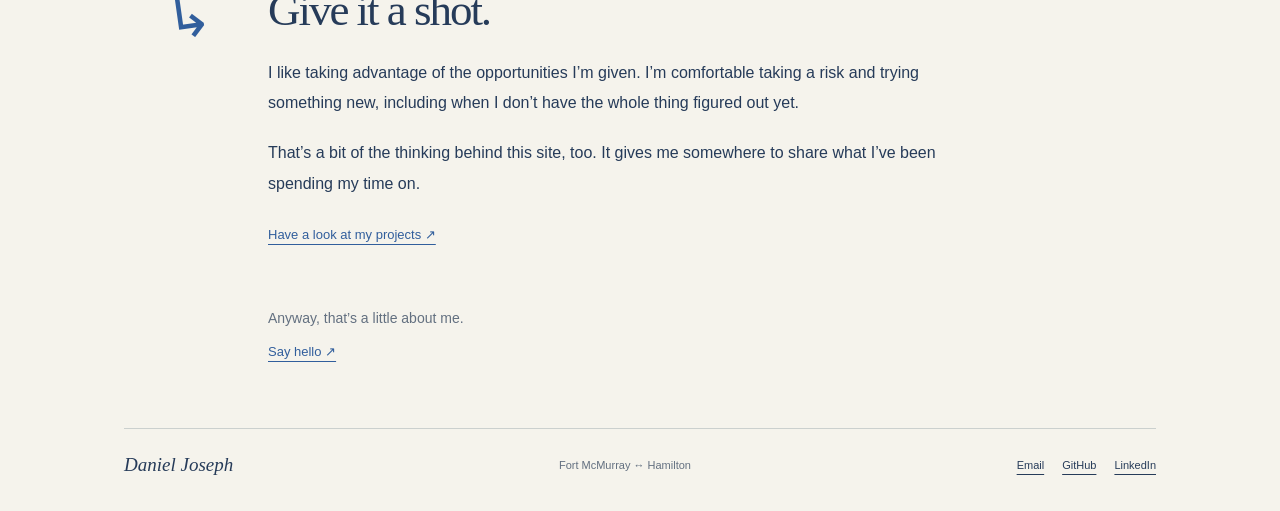
==== commit 5b392a63: "Add intuitive project navigation, visual project directory, and refined volleyball artwork" ====
--- a/about.html
+++ b/about.html
@@ -1,15 +1,15 @@
 <!doctype html>
-<html lang="en"><head><meta charset="utf-8"><meta name="viewport" content="width=device-width, initial-scale=1"><meta name="description" content="A little about Daniel Joseph. Fort McMurray, Hamilton, volleyball, road running, tutoring, and making the most of an opportunity."><title>About — Daniel Joseph</title><script src="theme.js"></script><link rel="stylesheet" href="style.css"></head>
+<html lang="en"><head><meta charset="utf-8"><meta name="viewport" content="width=device-width, initial-scale=1"><meta name="description" content="A little about Daniel Joseph. Fort McMurray, Hamilton, volleyball, road running, tutoring, and making the most of an opportunity."><title>About — Daniel Joseph</title><script src="theme.js"></script><link rel="stylesheet" href="style.css?v=20261112b"><script src="navigation.js?v=20261112b" defer></script></head>
 <body><a class="skip" href="#main">Skip to content</a><div class="page"><header class="site-header">
   <a class="wordmark" href="index.html" aria-label="Daniel Joseph, home">dj<span aria-hidden="true">✳</span></a>
-  <nav aria-label="Main navigation"><a href="index.html#work">Work</a><a href="about.html">About</a><a href="resume.html">Résumé</a></nav>
+  <nav aria-label="Main navigation"><details class="project-menu"><summary>Projects <svg viewBox="0 0 16 16" aria-hidden="true"><path d="m4 6 4 4 4-4"/></svg></summary><div class="project-dropdown"><p class="dropdown-label">Explore my work</p><a href="index.html#grabber"><span class="nav-project-number">02</span><span><strong>Assistive grabber</strong><small>ESP32 · PCB design · motor control</small></span><span aria-hidden="true">↗</span></a><a href="index.html#cpu"><span class="nav-project-number">01</span><span><strong>RV32I processor</strong><small>SystemVerilog · verification · FPGA</small></span><span aria-hidden="true">↗</span></a><a href="index.html#robotics"><span class="nav-project-number">03</span><span><strong>VEX Robotics · 221X</strong><small>C++ · autonomous control · mechanics</small></span><span aria-hidden="true">↗</span></a><div class="dropdown-bottom"><a href="index.html#work">All projects →</a><a href="index.html#background">Experience →</a></div></div></details><a href="about.html">About</a><a href="resume.html">Résumé</a><a class="nav-contact" href="mailto:danielchacko07@gmail.com">Get in touch ↗</a></nav>
   <button class="theme-toggle" type="button" aria-label="Switch colour theme"><svg class="theme-sun" viewBox="0 0 24 24" aria-hidden="true"><circle cx="12" cy="12" r="4"/><path d="M12 1v3m0 16v3M1 12h3m16 0h3M4 4l2 2m12 12 2 2M4 20l2-2M18 6l2-2"/></svg><svg class="theme-moon" viewBox="0 0 24 24" aria-hidden="true"><path d="M20 15.2A8.8 8.8 0 0 1 8.8 4 8.8 8.8 0 1 0 20 15.2Z"/></svg><span data-theme-label>Dark</span></button>
 </header>
 <main id="main" class="about-page">
   <div class="about-heading"><p class="hello">A little more than a résumé.</p><h1>Hi, I’m <em>Daniel.</em></h1><p class="about-lead">Fort McMurray is home. Hamilton has become a place I really love. Right now, I’m studying Computer Engineering & Management at McMaster.</p></div>
   <div class="places"><div><span class="place-dot" aria-hidden="true"></span><h2>Fort McMurray</h2><p>My hometown. I’m proud of where I’m from, and it’s still a big part of who I am.</p><span class="place-caption">home</span></div><svg class="place-route" viewBox="0 0 190 100" aria-hidden="true"><path d="M5 52C35 5 63 9 78 44S112 91 134 52 163 14 184 47"/><path d="m175 44 10 4-3-11"/></svg><div><span class="place-dot" aria-hidden="true"></span><h2>Hamilton</h2><p>University brought me here. I’ve got a lot of love for this city and the opportunities that have come with it.</p><span class="place-caption">a place I love</span></div></div>
   <section id="outside" class="outside"><div class="about-section-title"><span>Outside school</span><h2>A few things I’m into.</h2></div><div class="interest-list">
-    <article class="interest volleyball"><div class="interest-picture"><svg viewBox="0 0 240 240" role="img" aria-label="A volleyball"><circle cx="120" cy="120" r="99" fill="var(--ball)" stroke="var(--ink)" stroke-width="3"/><g fill="none" stroke="var(--ink)" stroke-width="2.5"><path d="M120 21c-16 23-21 51-13 79 20 9 40 28 48 51 27 4 51-3 69-19M107 100c-25 10-44 29-53 55 9 25 26 45 51 61M155 151c-8 26-25 47-50 65M54 155c-13-22-18-48-11-73M107 100c-2-30 6-55 23-77M155 151c24-6 45-19 61-38M54 155c7-26 23-46 49-59"/><path d="M85 28c-17 23-23 47-17 73M182 45c-22-4-43-1-63 10M214 151c-14 20-32 34-56 39"/></g></svg></div><div><span class="interest-number">01</span><h3>Volleyball</h3><p>I like playing volleyball. It’s something I enjoy making time for alongside school and projects.</p></div></article>
+    <article class="interest volleyball"><div class="interest-picture"><svg viewBox="0 0 280 280" role="img" aria-label="Blue and gold volleyball with curved stitched panels"><defs><radialGradient id="ballGold" cx="32%" cy="24%" r="78%"><stop stop-color="#fff0ab"/><stop offset=".5" stop-color="#edc657"/><stop offset="1" stop-color="#a97727"/></radialGradient><radialGradient id="ballBlue" cx="30%" cy="20%" r="90%"><stop stop-color="#6394b7"/><stop offset=".5" stop-color="#315d88"/><stop offset="1" stop-color="#122e52"/></radialGradient><radialGradient id="ballLight" cx="28%" cy="20%" r="75%"><stop stop-color="#fff" stop-opacity=".28"/><stop offset=".6" stop-color="#fff" stop-opacity="0"/><stop offset="1" stop-color="#081b35" stop-opacity=".27"/></radialGradient><clipPath id="ballClip"><circle cx="140" cy="132" r="108"/></clipPath><filter id="ballShadow"><feGaussianBlur stdDeviation="5"/></filter><pattern id="ballGrain" width="5" height="5" patternUnits="userSpaceOnUse"><circle cx="1" cy="1" r=".65" fill="#fff" opacity=".16"/><circle cx="3.5" cy="3.5" r=".5" fill="#102338" opacity=".14"/></pattern></defs><ellipse cx="147" cy="254" rx="70" ry="7" fill="#102338" opacity=".15" filter="url(#ballShadow)"/><g clip-path="url(#ballClip)"><circle cx="140" cy="132" r="108" fill="url(#ballGold)"/><g fill="url(#ballBlue)" stroke="#162c43" stroke-opacity=".45" stroke-width="1"><path d="M129 21C96 47 87 84 101 118Q144 117 177 153C210 150 237 134 250 112L258 155Q220 194 177 179Q146 132 107 142C73 108 67 61 91 27Z"/><path d="M129 21C96 47 87 84 101 118Q144 117 177 153C210 150 237 134 250 112L258 155Q220 194 177 179Q146 132 107 142C73 108 67 61 91 27Z" transform="rotate(120 140 132)"/><path d="M129 21C96 47 87 84 101 118Q144 117 177 153C210 150 237 134 250 112L258 155Q220 194 177 179Q146 132 107 142C73 108 67 61 91 27Z" transform="rotate(240 140 132)"/></g><g fill="none" stroke="#fff3c4" stroke-opacity=".6" stroke-width="1.4"><path d="M141 24C110 49 101 81 112 110M186 159Q222 156 245 136"/><path d="M141 24C110 49 101 81 112 110M186 159Q222 156 245 136" transform="rotate(120 140 132)"/><path d="M141 24C110 49 101 81 112 110M186 159Q222 156 245 136" transform="rotate(240 140 132)"/></g><circle cx="140" cy="132" r="108" fill="url(#ballGrain)"/><circle cx="140" cy="132" r="108" fill="url(#ballLight)"/></g><circle cx="140" cy="132" r="107.5" fill="none" stroke="#263b59" stroke-opacity=".3"/></svg></div><div><span class="interest-number">01</span><h3>Volleyball</h3><p>I like playing volleyball. It’s something I enjoy making time for alongside school and projects.</p></div></article>
     <article class="interest running"><div class="interest-picture"><svg viewBox="0 0 240 220" role="img" aria-label="An illustrated running route"><path class="run-route" d="M28 157c-20-70 17-119 53-95s-17 75 20 92 79-88 102-57-2 89-42 72-9-49-3-107"/><circle cx="28" cy="157" r="8"/><path d="M157 61V32l37 12-37 12"/><path d="m53 182 12-3m25 14 11 1m22 2 12-2" class="route-dashes"/></svg></div><div><span class="interest-number">02</span><h3>Road running</h3><p>I’m into road running, too. Some of my time away from a screen goes into getting out for a run.</p></div></article>
     <article class="interest tutoring"><div class="interest-picture"><svg viewBox="0 0 240 220" role="img" aria-label="An open notebook with a pencil"><path d="M25 48q48-16 95 5 47-21 95-5v123q-48-16-95 5-47-21-95-5Z" class="notebook"/><path d="M120 53v123M43 75h45M43 93h57M43 111h40M141 80h47M141 98h35"/><path d="m154 163 15-2 47-69-12-8-48 68Z" class="pencil"/><path d="m156 152 13 9"/></svg></div><div><span class="interest-number">03</span><h3>Tutoring</h3><p>I enjoy helping people with schoolwork. Sitting down with someone and working through an explanation is something I like doing.</p></div></article>
   </div></section>
--- a/style.css
+++ b/style.css
@@ -448,3 +448,135 @@
  .thing { transition: none; }
  .thing:hover, .thing:focus-visible { transform: none; }
 }
+
+/* A project directory, with the personal objects kept as a quiet signature. */
+html { scroll-padding-top: 105px; }
+.site-header { position: sticky; top: 0; z-index: 20; min-height: 82px; background: var(--paper); border-bottom: 1px solid var(--line); gap: 25px; }
+.site-header nav { align-items: center; gap: 24px; font-size: 13px; }
+.wordmark { font-size: 31px; }
+.nav-contact { font-size: 12px; color: var(--accent); }
+.project-menu { position: relative; }
+.project-menu summary { display: flex; gap: 7px; align-items: center; cursor: pointer; list-style: none; padding: 12px 0; }
+.project-menu summary::-webkit-details-marker { display: none; }
+.project-menu summary svg { width: 13px; height: 13px; fill: none; stroke: currentColor; stroke-width: 1.5; transition: transform .18s; }
+.project-menu[open] summary svg { transform: rotate(180deg); }
+summary:focus-visible { outline: 2px solid var(--accent); outline-offset: 5px; }
+.project-dropdown { position: absolute; top: calc(100% + 6px); left: -24px; width: 365px; border: 1px solid var(--line); background: var(--white); box-shadow: 0 14px 35px #00000018; border-radius: 8px; padding: 20px 10px 8px; }
+.dropdown-label { font-size: 10px; letter-spacing: .06em; text-transform: uppercase; color: var(--muted); padding: 0 14px 12px; }
+.site-header .project-dropdown > a { display: grid; grid-template-columns: 23px 1fr 15px; align-items: center; gap: 10px; border: 0; padding: 14px; border-radius: 4px; }
+.site-header .project-dropdown > a:hover, .site-header .project-dropdown > a:focus-visible { background: var(--selected); }
+.nav-project-number { font: italic 15px Georgia,serif; color: var(--muted); }
+.project-dropdown strong { display: block; font-size: 14px; font-weight: 600; }
+.project-dropdown small { display: block; font-size: 11px; color: var(--muted); margin-top: 2px; }
+.dropdown-bottom { display: flex; justify-content: space-between; border-top: 1px solid var(--line); margin-top: 8px; padding: 12px 14px 6px; font-size: 11px; }
+.hero { padding: 45px 0 46px; min-height: 540px; }
+.hero .hello { font-size: 11px; letter-spacing: .035em; color: var(--muted); }
+.hero h1 { font-size: clamp(70px,7.6vw,92px); margin-block: 18px 22px; }
+.hero-intro { max-width: 375px; font-size: 16px; line-height: 1.8; }
+.hero-links { align-items: center; gap: 22px; margin-top: 24px; }
+.hero-links .underlink { margin-top: 0; font-size: 12px; }
+.action-link { display: inline-flex; align-items: center; justify-content: space-between; gap: 28px; padding: 12px 16px; background: var(--ink); color: var(--paper); font-size: 12px; text-decoration: none; border-radius: 3px; }
+.action-link:hover { color: var(--paper); background: var(--accent); }
+.home-note { font-size: 12px; margin-top: 15px; }
+.availability { font-size: 10px; margin-top: 22px; }
+.things { height: 370px; }
+.margin-note { top: 0; font-size: 14px; }
+.thing-board { width: 310px; top: 35px; right: -2px; }
+.thing-chip { width: 185px; top: 160px; left: -2px; }
+.thing-ball { width: 163px; bottom: -5px; right: 13px; transform: rotate(-14deg); }
+.thing-ball svg { filter: drop-shadow(4px 8px 7px #00000015); }
+.thing-ball > span { bottom: -8px; right: 0; }
+.shelf-line { bottom: 30px; }
+.project-overview { padding: 35px 0 55px; border-top: 1px solid var(--line); }
+.overview-heading { display: flex; align-items: end; justify-content: space-between; gap: 25px; margin-bottom: 27px; }
+.overview-heading .eyebrow { margin-bottom: 10px; }
+.overview-heading h2 { font-size: 35px; }
+.overview-heading > p { font-size: 12px; line-height: 1.8; color: var(--muted); }
+.project-grid { display: grid; grid-template-columns: repeat(3,minmax(0,1fr)); gap: 22px; }
+.project-card { min-width: 0; text-decoration: none; display: flex; flex-direction: column; border-bottom: 1px solid var(--line); }
+.card-visual { position: relative; height: 210px; background: var(--soft); overflow: hidden; border-radius: 5px; color: var(--accent); }
+.card-category { position: absolute; top: 14px; left: 16px; font-size: 9px; letter-spacing: .03em; z-index: 1; color: var(--muted); }
+.card-visual img { width: 100%; height: 100%; object-fit: contain; padding: 21px 16px 5px; transition: transform .3s; }
+.card-visual svg { width: 100%; height: 100%; padding: 20px 10px 0; }
+.cpu-card .card-visual { background: var(--selected); }
+.vex-card .card-visual { background: var(--soft); color: var(--ink); }
+.card-copy { padding: 18px 0 14px; flex: 1; display: flex; flex-direction: column; }
+.card-kicker { font-size: 9px; color: var(--muted); }
+.card-copy h3 { font: 25px/1.2 Georgia,serif; letter-spacing: -.03em; position: relative; margin: 10px 0 12px; padding-right: 18px; }
+.card-copy h3 > span { position: absolute; right: 0; top: 0; font: 18px sans-serif; color: var(--accent); transition: transform .2s; }
+.card-copy p { font-size: 12px; line-height: 1.85; color: var(--muted); margin-bottom: 20px; }
+.card-meta { display: flex; justify-content: space-between; gap: 7px; font-size: 9px; margin-top: auto; color: var(--muted); }
+.card-meta span:last-child { color: var(--accent); white-space: nowrap; }
+.project-card:hover .card-visual img { transform: rotate(-3deg) scale(1.05); }
+.project-card:hover h3 > span { transform: translate(3px,-3px); }
+.project-card:hover h3 { color: var(--accent); }
+.overview-bottom { display: flex; justify-content: space-between; gap: 15px; margin-top: 20px; font-size: 11px; color: var(--muted); }
+.overview-bottom a { color: var(--accent); }
+.case-wayfinding { display: flex; justify-content: space-between; gap: 20px; padding-top: 28px; margin-top: 35px; border-top: 1px solid var(--line); font-size: 12px; color: var(--accent); }
+@media (max-width: 900px) {
+ .nav-contact { display: none; }
+ .project-grid { gap: 17px; }
+ .card-visual { height: 170px; }
+ .card-copy h3 { font-size: 22px; }
+ .card-meta { flex-direction: column; gap: 8px; }
+ .thing-board { width: 270px; }
+ .thing-chip { width: 165px; }
+ .thing-ball { width: 145px; }
+ .hero-links { gap: 16px; }
+}
+@media (max-width: 760px) {
+ html { scroll-padding-top: 90px; }
+ .site-header { min-height: 74px; gap: 18px; }
+ .site-header nav { gap: 20px; font-size: 12px; }
+ .project-dropdown { position: fixed; left: 6%; right: 6%; top: 68px; width: auto; max-height: calc(100dvh - 90px); overflow-y: auto; }
+ .hero { padding-block: 32px; gap: 25px; }
+ .hero h1 { font-size: 78px; }
+ .hero-intro { max-width: 440px; }
+ .hero-links { gap: 22px; }
+ .things { height: 290px; max-width: 370px; }
+ .thing-board { width: 250px; top: 15px; right: -3px; }
+ .thing-chip { width: 155px; top: 105px; }
+ .thing-ball { width: 135px; bottom: -5px; right: 12px; }
+ .margin-note { top: 0; font-size: 12px; }
+ .overview-heading { display: block; }
+ .overview-heading h2 { font-size: 32px; }
+ .overview-heading > p { margin-top: 13px; }
+ .overview-heading br { display: none; }
+ .project-grid { grid-template-columns: 1fr; gap: 25px; }
+ .project-card { display: grid; grid-template-columns: 35% 1fr; gap: 18px; align-items: center; padding-bottom: 22px; }
+ .card-visual { height: 165px; }
+ .card-category { display: none; }
+ .card-visual img { padding: 0; transform: scale(1.2); }
+ .card-visual svg { padding: 0; width: 165%; max-width: none; margin-left: -32%; }
+ .card-copy { padding: 0; }
+ .card-copy h3 { font-size: 23px; margin-block: 8px; }
+ .card-copy h3 br { display: none; }
+ .card-copy p { font-size: 12px; margin-bottom: 12px; }
+ .card-meta { flex-direction: row; flex-wrap: wrap; }
+ .overview-bottom { flex-direction: column; gap: 8px; }
+ .project-overview { padding-bottom: 35px; }
+ .case-wayfinding { font-size: 11px; }
+}
+@media (max-width: 370px) {
+ .site-header { gap: 12px; }
+ .site-header nav { gap: 15px; font-size: 11px; }
+ .wordmark { font-size: 28px; }
+ .wordmark span { font-size: 15px; margin-left: 0; }
+ .hero h1 { font-size: 70px; }
+ .hero-links { gap: 14px; }
+ .action-link { gap: 15px; padding: 12px; }
+ .hero-links .underlink { font-size: 11px; }
+ .thing-board { width: 218px; }
+ .thing-chip { width: 140px; }
+ .thing-ball { width: 122px; right: 0; }
+ .card-copy h3 { font-size: 21px; }
+ .project-card { grid-template-columns: 30% 1fr; gap: 15px; }
+}
+@media (prefers-reduced-motion: reduce) {
+ html { scroll-behavior: auto; }
+ .card-visual img, .card-copy h3 > span, .project-menu summary svg { transition: none; }
+ .project-card:hover .card-visual img { transform: none; }
+}
+
+.thing-board > span { right: auto; left: -25px; bottom: 4px; }
+@media (max-width: 760px) { .thing-board > span { left: -8px; bottom: 0; font-size: 12px; } }
